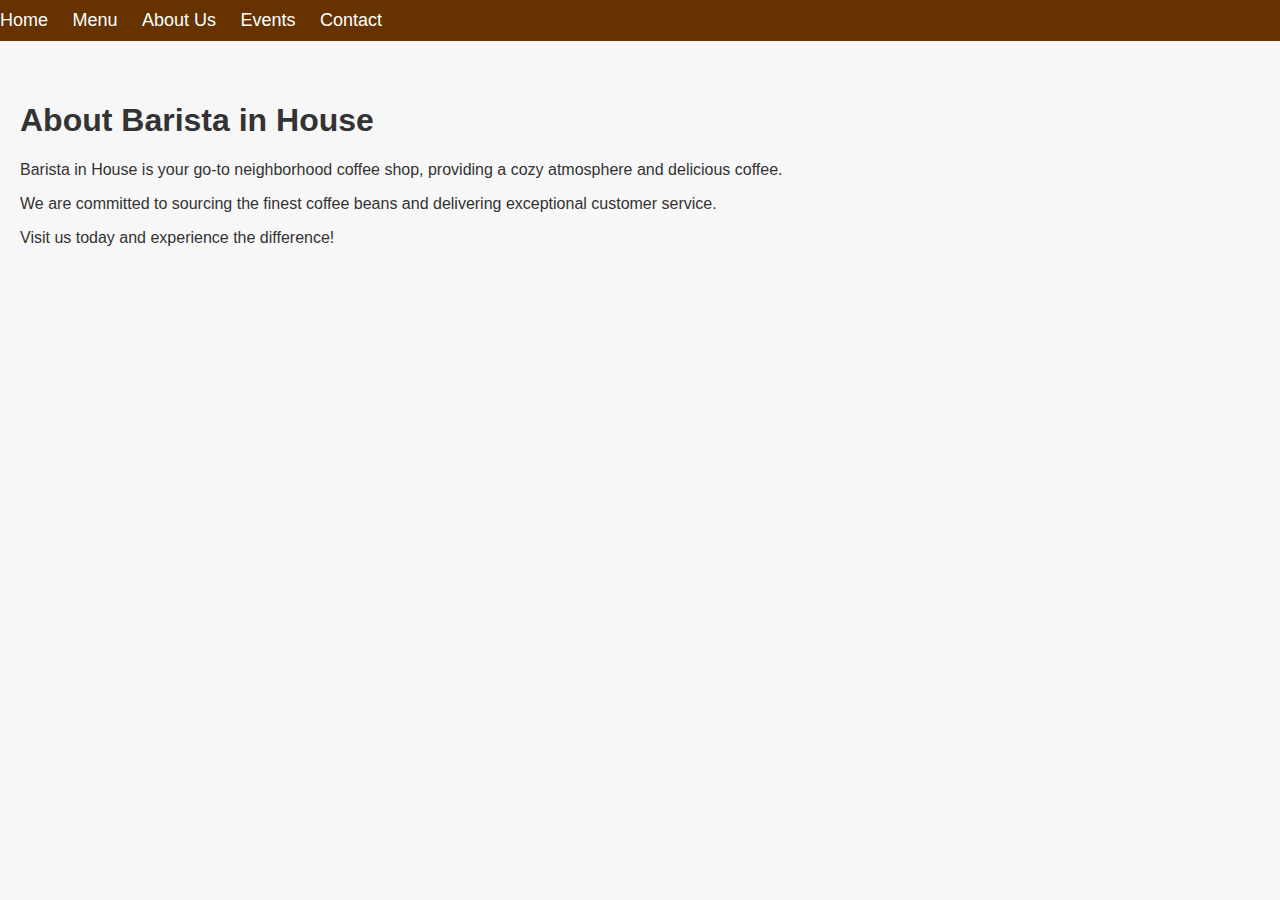
==== about.html @ f521a71f "pages added" ====
<!DOCTYPE html>
<html lang="en">

<head>
    <meta charset="UTF-8">
    <meta name="viewport" content="width=device-width, initial-scale=1.0">
    <title>Barista in House - About Us</title>
    <link rel="stylesheet" href="/css/styles.css">
    <link rel="stylesheet" href="/css/about.css">
</head>

<body>
    <!-- Navigation Bar -->
    <nav>
        <ul>
            <li><a href="index.html">Home</a></li>
            <li><a href="menu.html">Menu</a></li>
            <li><a href="about.html">About Us</a></li>
            <li><a href="events.html">Events</a></li>
            <li><a href="contact.html">Contact</a></li>
        </ul>
    </nav>

    <!-- Main Content -->
    <div class="container">
        <h1>About Barista in House</h1>
        <p>Barista in House is your go-to neighborhood coffee shop, providing a cozy atmosphere and delicious coffee.</p>
        <p>We are committed to sourcing the finest coffee beans and delivering exceptional customer service.</p>
        <p>Visit us today and experience the difference!</p>
    </div>
</body>

</html>
---- css/styles.css ----
/* General Styles */

body {
    font-family: 'Roboto', sans-serif;
    margin: 0;
    padding: 0;
    background-color: #f7f7f7;
    color: #333;
}

.container {
    margin: 20px auto;
    padding: 0 20px;
}


/* Navigation Styles */

nav {
    background-color: #663300;
    padding: 10px 0;
}

nav .container {
    display: flex;
    justify-content: space-between;
    align-items: center;
}

nav .logo {
    color: #fff;
    font-size: 24px;
}

nav ul {
    list-style-type: none;
    margin: 0;
    padding: 0;
}

nav ul li {
    display: inline;
    margin-right: 20px;
}

nav ul li a {
    color: #fff;
    text-decoration: none;
    font-size: 18px;
}


/* Footer Styles */

footer {
    background-color: #663300;
    color: #fff;
    text-align: center;
    padding: 20px 0;
    /* Remove absolute positioning and width */
}
---- css/about.css ----
/* Specific About Us Styles */

.container {
    padding: 20px;
}

.container p {
    margin-bottom: 15px;
}
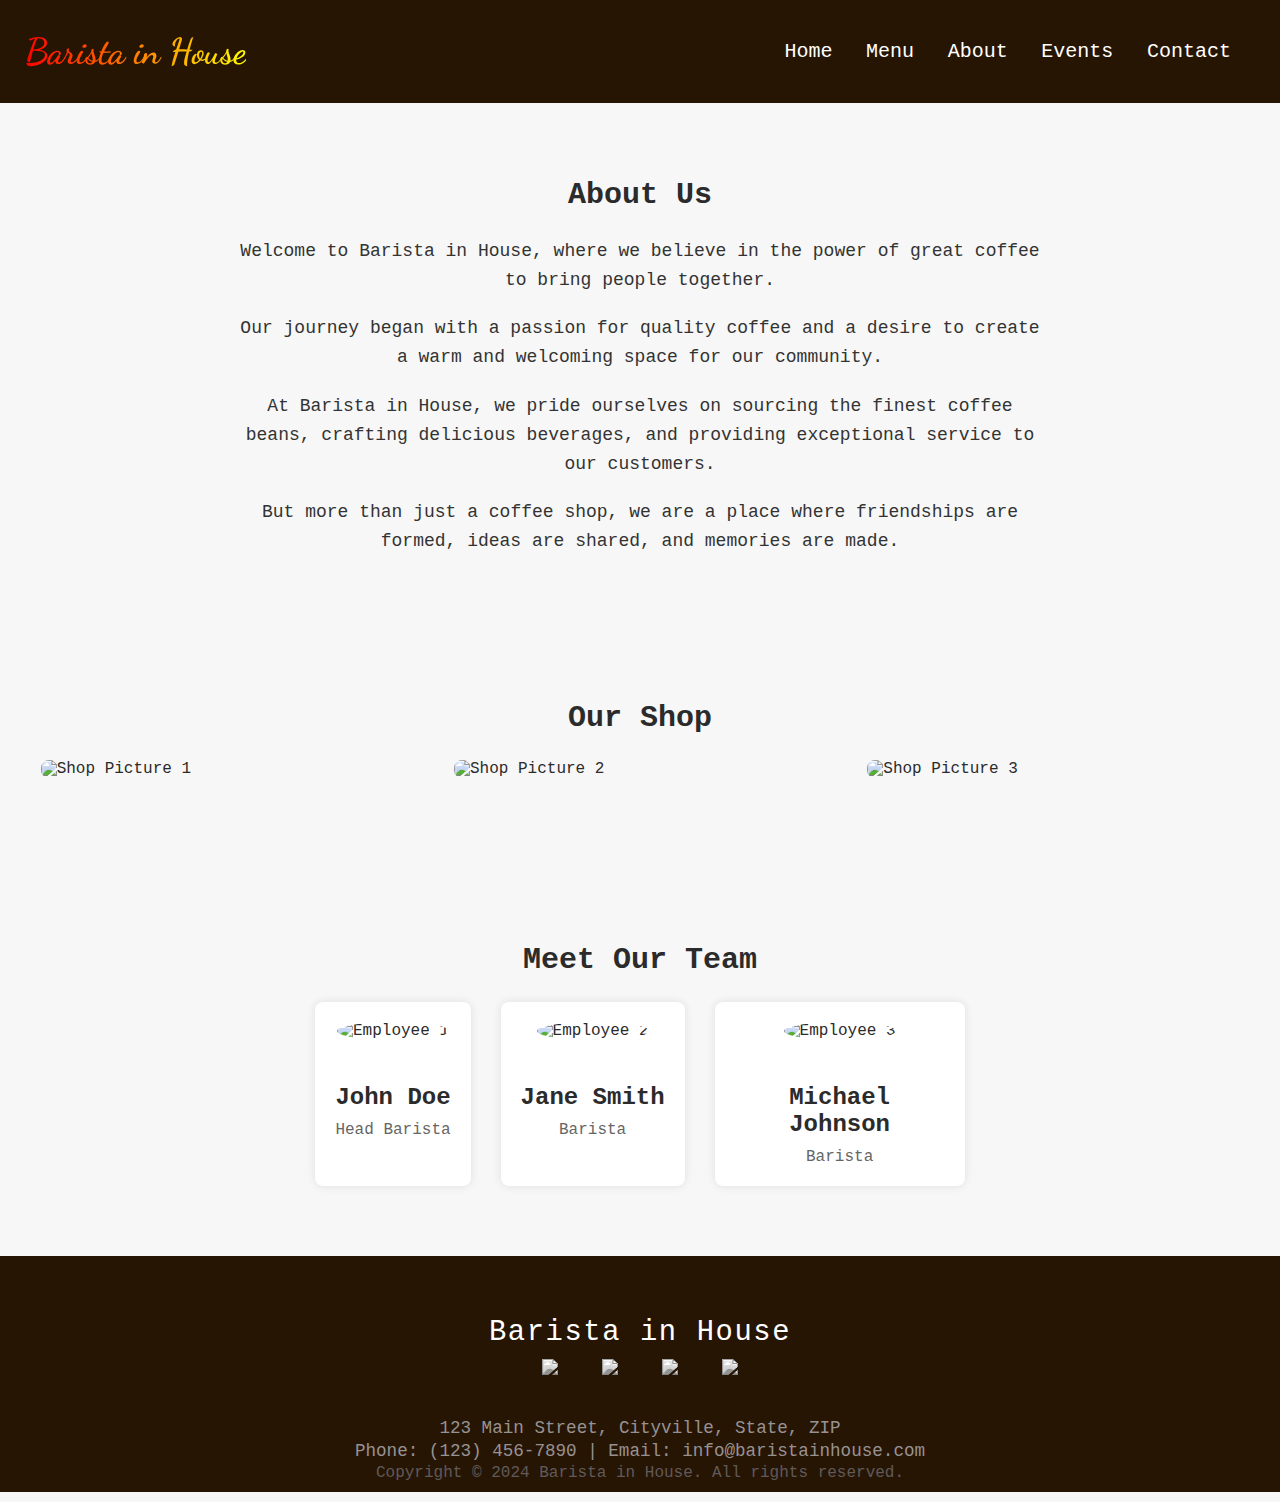
==== commit 706eddc9: "about and menu page made and fixed" ====
--- a/about.html
+++ b/about.html
@@ -4,30 +4,105 @@
 <head>
     <meta charset="UTF-8">
     <meta name="viewport" content="width=device-width, initial-scale=1.0">
-    <title>Barista in House - About Us</title>
+    <title>About Us - Barista in House</title>
     <link rel="stylesheet" href="/css/styles.css">
     <link rel="stylesheet" href="/css/about.css">
+    <link rel="shortcut icon" href="/assets/favicon.ico" type="image/x-icon">
 </head>
 
 <body>
     <!-- Navigation Bar -->
     <nav>
-        <ul>
-            <li><a href="index.html">Home</a></li>
-            <li><a href="menu.html">Menu</a></li>
-            <li><a href="about.html">About Us</a></li>
-            <li><a href="events.html">Events</a></li>
-            <li><a href="contact.html">Contact</a></li>
-        </ul>
+        <div class="container">
+            <h1 class="logo">Barista in House</h1>
+            <ul>
+                <li><a href="index.html">Home</a></li>
+                <li><a href="menu.html">Menu</a></li>
+                <li><a href="about.html">About</a></li>
+                <li><a href="events.html">Events</a></li>
+                <li><a href="contact.html">Contact</a></li>
+            </ul>
+        </div>
     </nav>
 
-    <!-- Main Content -->
-    <div class="container">
-        <h1>About Barista in House</h1>
-        <p>Barista in House is your go-to neighborhood coffee shop, providing a cozy atmosphere and delicious coffee.</p>
-        <p>We are committed to sourcing the finest coffee beans and delivering exceptional customer service.</p>
-        <p>Visit us today and experience the difference!</p>
-    </div>
+    <!-- About Section -->
+    <section class="about-section">
+        <div class="container">
+            <h2>About Us</h2>
+            <div class="about-content">
+                <p>Welcome to Barista in House, where we believe in the power of great coffee to bring people together.</p>
+                <p>Our journey began with a passion for quality coffee and a desire to create a warm and welcoming space for our community.</p>
+                <p>At Barista in House, we pride ourselves on sourcing the finest coffee beans, crafting delicious beverages, and providing exceptional service to our customers.</p>
+                <p>But more than just a coffee shop, we are a place where friendships are formed, ideas are shared, and memories are made.</p>
+            </div>
+        </div>
+    </section>
+
+    <!-- Shop Pictures Section -->
+    <section class="shop-pictures">
+        <div class="container">
+            <h2>Our Shop</h2>
+            <div class="shop-gallery">
+                <img src="/assets/shop_pic_1.jpg" alt="Shop Picture 1">
+                <img src="/assets/shop_pic_2.jpg" alt="Shop Picture 2">
+                <img src="/assets/shop_pic_3.jpg" alt="Shop Picture 3">
+            </div>
+        </div>
+    </section>
+
+    <!-- Team Section -->
+    <section class="team-section">
+        <div class="container">
+            <h2>Meet Our Team</h2>
+            <div class="team-members">
+                <div class="team-member">
+                    <img src="/assets/team_member_1.jpg" alt="Employee 1">
+                    <h3>John Doe</h3>
+                    <p>Head Barista</p>
+                </div>
+                <div class="team-member">
+                    <img src="/assets/team_member_2.jpg" alt="Employee 2">
+                    <h3>Jane Smith</h3>
+                    <p>Barista</p>
+                </div>
+                <div class="team-member">
+                    <img src="/assets/team_member_3.jpg" alt="Employee 3">
+                    <h3>Michael Johnson</h3>
+                    <p>Barista</p>
+                </div>
+            </div>
+        </div>
+    </section>
+
+    <!-- Footer -->
+    <section id="footer">
+        <div class="footer-container">
+            <div class="brand">
+                <h2><span>Barista in House</span></h2>
+            </div>
+            <div class="social-icon">
+                <div class="social-item">
+                    <a href="https://www.facebook.com/shohan.islam.000" target="_blank"><img src="https://img.icons8.com/bubbles/50/000000/facebook-new.png" /></a>
+                </div>
+                <div class="social-item">
+                    <a href="#"><img src="https://img.icons8.com/color/48/000000/instagram-new--v1.png" /></a>
+                </div>
+                <div class="social-item">
+                    <a href="https://www.linkedin.com/in/shohan-islam-joy/" target="_blank"><img src="https://img.icons8.com/fluency/48/000000/linkedin.png" /></a>
+                </div>
+                <div class="social-item">
+                    <a href="https://github.com/Shohan999Ronol" target="_blank"><img src="https://img.icons8.com/stickers/50/000000/github.png" /></a>
+                </div>
+            </div>
+            <div class="address">
+                <p>123 Main Street, Cityville, State, ZIP</p>
+                <p>Phone: (123) 456-7890 | Email: info@baristainhouse.com</p>
+            </div>
+            <p class="copy-right">Copyright © 2024 Barista in House. All rights reserved.</p>
+        </div>
+    </section>
+    <!-- End Footer -->
+
 </body>
 
 </html>--- a/css/styles.css
+++ b/css/styles.css
@@ -1,11 +1,20 @@
-/* General Styles */
+@import url(https://fonts.googleapis.com/css?family=Dancing+Script:400,700);
+* {
+    box-sizing: border-box;
+}
+
+h1,
+p {
+    margin: 0;
+    padding: 0;
+}
 
 body {
-    font-family: 'Roboto', sans-serif;
+    font-family: monospace, 'Times New Roman', Times, serif;
     margin: 0;
     padding: 0;
     background-color: #f7f7f7;
-    color: #333;
+    color: #2b2b2b;
 }
 
 .container {
@@ -17,7 +26,7 @@
 /* Navigation Styles */
 
 nav {
-    background-color: #663300;
+    background-color: #271503;
     padding: 10px 0;
 }
 
@@ -25,11 +34,26 @@
     display: flex;
     justify-content: space-between;
     align-items: center;
+    position: relative;
+    width: 100%;
+    padding: 0 25px;
+    box-sizing: border-box;
 }
 
+
+/* Navigation Styles */
+
 nav .logo {
-    color: #fff;
-    font-size: 24px;
+    background-image: linear-gradient(to right, red, yellow);
+    -webkit-background-clip: text;
+    color: transparent;
+    /* Hide the original text */
+    font-size: 36px;
+}
+
+h1 {
+    font-size: 2rem;
+    font-family: 'Dancing Script';
 }
 
 nav ul {
@@ -40,22 +64,72 @@
 
 nav ul li {
     display: inline;
-    margin-right: 20px;
+    margin-right: 24px;
 }
 
 nav ul li a {
     color: #fff;
     text-decoration: none;
-    font-size: 18px;
+    font-size: 20px;
 }
 
 
-/* Footer Styles */
+/* Footer */
 
-footer {
-    background-color: #663300;
-    color: #fff;
+#footer {
+    background-color: #271503;
+}
+
+#footer .footer-container {
+    display: flex;
+    min-height: 200px;
+    flex-direction: column;
+    padding-top: 50px;
+    padding-bottom: 10px;
+    align-items: center;
+    justify-content: center;
     text-align: center;
-    padding: 20px 0;
-    /* Remove absolute positioning and width */
-}+}
+
+#footer h2 {
+    color: white;
+    font-weight: 500;
+    font-size: 1.8rem;
+    letter-spacing: 0.1rem;
+    margin-top: 10px;
+    margin-bottom: 10px;
+}
+
+#footer .social-icon {
+    display: flex;
+    margin-bottom: 6px;
+}
+
+#footer .social-item {
+    height: 50px;
+    width: 50px;
+    margin: 0 5px;
+}
+
+#footer .social-item img {
+    filter: grayscale(1);
+    transition: 0.3s ease filter;
+}
+
+#footer .social-item:hover img {
+    filter: grayscale(0);
+}
+
+.address p {
+    color: rgb(151, 146, 146);
+    font-size: 1.1rem;
+    margin: 3px;
+}
+
+.copy-right {
+    color: rgb(96, 90, 90);
+    font-size: 1rem;
+}
+
+
+/* End Footer */--- a/css/about.css
+++ b/css/about.css
@@ -1,9 +1,88 @@
-/* Specific About Us Styles */
+/* About Section */
 
-.container {
-    padding: 20px;
+.about-section {
+    background-color: #f7f7f7;
+    padding: 50px 0;
 }
 
-.container p {
-    margin-bottom: 15px;
+.about-content {
+    max-width: 800px;
+    margin: 0 auto;
+    text-align: center;
+    color: #333;
+}
+
+.about-content p {
+    font-size: 18px;
+    line-height: 1.6;
+    margin-bottom: 20px;
+}
+
+h2 {
+    text-align: center;
+    font-size: 30px;
+}
+
+
+/* Shop Pictures Section */
+
+.shop-pictures {
+    padding: 50px 0;
+}
+
+.shop-gallery {
+    display: flex;
+    justify-content: space-around;
+    flex-wrap: wrap;
+}
+
+.shop-gallery img {
+    width: 30%;
+    border-radius: 8px;
+    margin-bottom: 20px;
+}
+
+
+/* Team Section */
+
+.team-section {
+    padding: 50px 0;
+}
+
+.team-members {
+    display: flex;
+    flex-wrap: wrap;
+    justify-content: center;
+    gap: 30px;
+}
+
+.team-member {
+    text-align: center;
+    max-width: 250px;
+    background-color: #fff;
+    border-radius: 8px;
+    padding: 20px;
+    box-shadow: 0 0 10px rgba(0, 0, 0, 0.1);
+    transition: transform 0.3s ease;
+}
+
+.team-member:hover {
+    transform: translateY(-5px);
+}
+
+.team-member img {
+    border-radius: 50%;
+    width: 150px;
+    height: 150px;
+    margin-bottom: 20px;
+}
+
+.team-member h3 {
+    font-size: 24px;
+    margin-bottom: 10px;
+}
+
+.team-member p {
+    font-size: 16px;
+    color: #666;
 }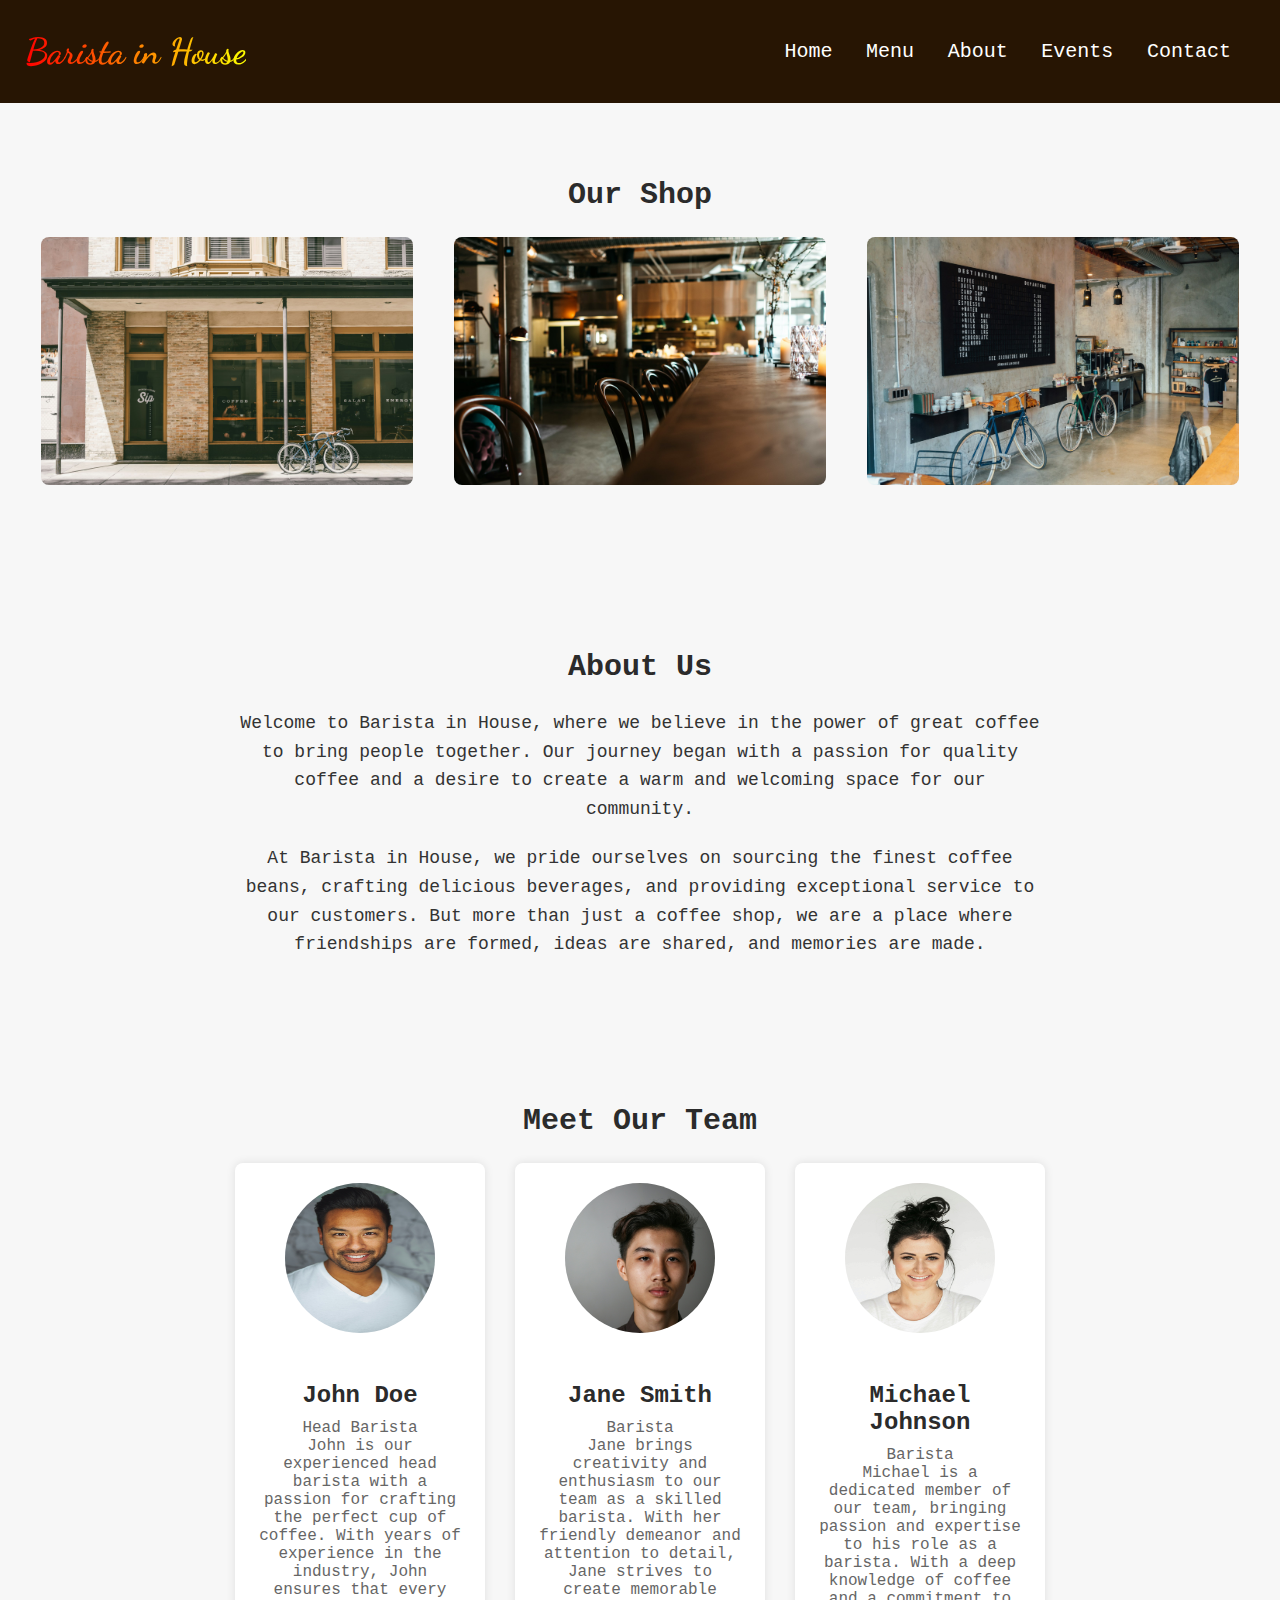
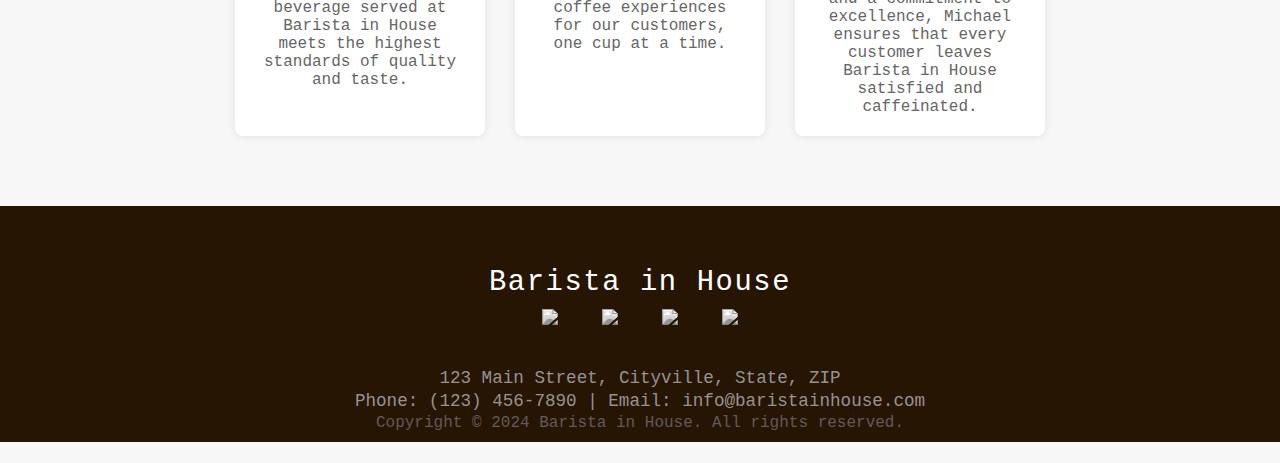
==== commit bf8f8069: "pictures added fixed all the footer and finished the assingnment" ====
--- a/about.html
+++ b/about.html
@@ -25,30 +25,31 @@
         </div>
     </nav>
 
-    <!-- About Section -->
-    <section class="about-section">
-        <div class="container">
-            <h2>About Us</h2>
-            <div class="about-content">
-                <p>Welcome to Barista in House, where we believe in the power of great coffee to bring people together.</p>
-                <p>Our journey began with a passion for quality coffee and a desire to create a warm and welcoming space for our community.</p>
-                <p>At Barista in House, we pride ourselves on sourcing the finest coffee beans, crafting delicious beverages, and providing exceptional service to our customers.</p>
-                <p>But more than just a coffee shop, we are a place where friendships are formed, ideas are shared, and memories are made.</p>
-            </div>
-        </div>
-    </section>
 
     <!-- Shop Pictures Section -->
     <section class="shop-pictures">
         <div class="container">
             <h2>Our Shop</h2>
             <div class="shop-gallery">
-                <img src="/assets/shop_pic_1.jpg" alt="Shop Picture 1">
-                <img src="/assets/shop_pic_2.jpg" alt="Shop Picture 2">
-                <img src="/assets/shop_pic_3.jpg" alt="Shop Picture 3">
+                <img src="/assets/coffee_shop_3.jpg" alt="Shop Picture 1">
+                <img src="/assets/coffee_shop_1.jpg" alt="Shop Picture 2">
+                <img src="/assets/coffee_shop_2.jpg" alt="Shop Picture 3">
             </div>
         </div>
     </section>
+
+    <!-- About Section -->
+    <section class="about-section">
+        <div class="container">
+            <h2>About Us</h2>
+            <div class="about-content">
+                <p>Welcome to Barista in House, where we believe in the power of great coffee to bring people together. Our journey began with a passion for quality coffee and a desire to create a warm and welcoming space for our community.</p>
+                <p>At Barista in House, we pride ourselves on sourcing the finest coffee beans, crafting delicious beverages, and providing exceptional service to our customers. But more than just a coffee shop, we are a place where friendships are formed,
+                    ideas are shared, and memories are made.</p>
+            </div>
+        </div>
+    </section>
+
 
     <!-- Team Section -->
     <section class="team-section">
@@ -56,19 +57,24 @@
             <h2>Meet Our Team</h2>
             <div class="team-members">
                 <div class="team-member">
-                    <img src="/assets/team_member_1.jpg" alt="Employee 1">
+                    <img src="/assets/face_4.jpg" alt="Employee 1">
                     <h3>John Doe</h3>
                     <p>Head Barista</p>
+                    <p>John is our experienced head barista with a passion for crafting the perfect cup of coffee. With years of experience in the industry, John ensures that every beverage served at Barista in House meets the highest standards of quality
+                        and taste.</p>
                 </div>
                 <div class="team-member">
-                    <img src="/assets/team_member_2.jpg" alt="Employee 2">
+                    <img src="/assets/face_6.jpg" alt="Employee 2">
                     <h3>Jane Smith</h3>
                     <p>Barista</p>
+                    <p>Jane brings creativity and enthusiasm to our team as a skilled barista. With her friendly demeanor and attention to detail, Jane strives to create memorable coffee experiences for our customers, one cup at a time.</p>
                 </div>
                 <div class="team-member">
-                    <img src="/assets/team_member_3.jpg" alt="Employee 3">
+                    <img src="/assets/face_7.jpg" alt="Employee 3">
                     <h3>Michael Johnson</h3>
                     <p>Barista</p>
+                    <p>Michael is a dedicated member of our team, bringing passion and expertise to his role as a barista. With a deep knowledge of coffee and a commitment to excellence, Michael ensures that every customer leaves Barista in House satisfied
+                        and caffeinated.</p>
                 </div>
             </div>
         </div>
@@ -85,13 +91,13 @@
                     <a href="https://www.facebook.com/shohan.islam.000" target="_blank"><img src="https://img.icons8.com/bubbles/50/000000/facebook-new.png" /></a>
                 </div>
                 <div class="social-item">
-                    <a href="#"><img src="https://img.icons8.com/color/48/000000/instagram-new--v1.png" /></a>
+                    <a href="https://shohanislamjoy.me"><img src="https://img.icons8.com/color/48/000000/instagram-new--v1.png" /></a>
                 </div>
                 <div class="social-item">
                     <a href="https://www.linkedin.com/in/shohan-islam-joy/" target="_blank"><img src="https://img.icons8.com/fluency/48/000000/linkedin.png" /></a>
                 </div>
                 <div class="social-item">
-                    <a href="https://github.com/Shohan999Ronol" target="_blank"><img src="https://img.icons8.com/stickers/50/000000/github.png" /></a>
+                    <a href="https://github.com/shohanislamjoy" target="_blank"><img src="https://img.icons8.com/stickers/50/000000/github.png" /></a>
                 </div>
             </div>
             <div class="address">
--- a/css/styles.css
+++ b/css/styles.css
@@ -78,6 +78,9 @@
 
 #footer {
     background-color: #271503;
+    bottom: 0;
+    position: relative;
+    width: 100%;
 }
 
 #footer .footer-container {
--- a/css/about.css
+++ b/css/about.css
@@ -1,3 +1,28 @@
+h2 {
+    text-align: center;
+    font-size: 30px;
+}
+
+
+/* Shop Pictures Section */
+
+.shop-pictures {
+    padding: 50px 0;
+}
+
+.shop-gallery {
+    display: flex;
+    justify-content: space-around;
+    flex-wrap: wrap;
+}
+
+.shop-gallery img {
+    width: 30%;
+    border-radius: 8px;
+    margin-bottom: 20px;
+}
+
+
 /* About Section */
 
 .about-section {
@@ -21,25 +46,6 @@
 h2 {
     text-align: center;
     font-size: 30px;
-}
-
-
-/* Shop Pictures Section */
-
-.shop-pictures {
-    padding: 50px 0;
-}
-
-.shop-gallery {
-    display: flex;
-    justify-content: space-around;
-    flex-wrap: wrap;
-}
-
-.shop-gallery img {
-    width: 30%;
-    border-radius: 8px;
-    margin-bottom: 20px;
 }
 
 
